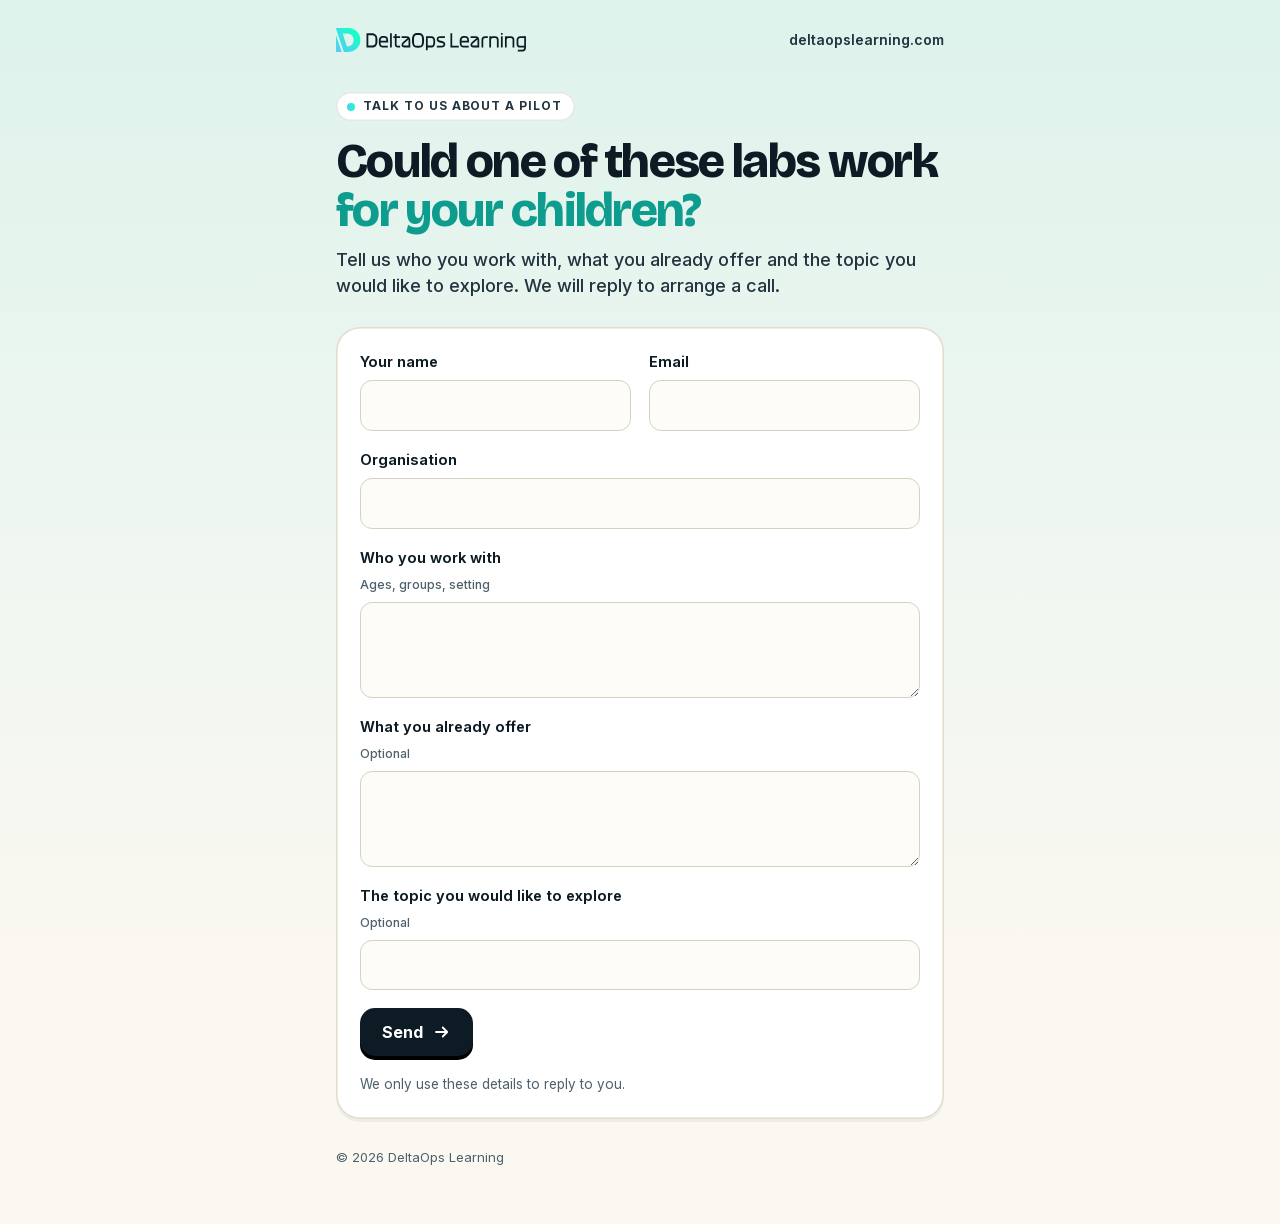
==== contact/index.html @ bee213b4 "Add a contact page for the partner guide QR code Form posts to FormSubmit, which emails each enquiry" ====
<!doctype html>
<html lang="en-GB">
<head>
<meta charset="utf-8">
<meta name="viewport" content="width=device-width, initial-scale=1">
<title>Talk to us about a pilot | DeltaOps Learning</title>
<meta name="description" content="Tell us who you work with, what you already offer and the topic you would like to explore. We will arrange a call.">
<meta name="theme-color" content="#FBF8F1">
<link rel="icon" href="/assets/mark.svg" type="image/svg+xml">
<link rel="preload" href="/assets/fonts/bricolage.woff2" as="font" type="font/woff2" crossorigin>
<link rel="preload" href="/assets/fonts/inter.woff2" as="font" type="font/woff2" crossorigin>
<style>
  /* Contact page for the partner guide QR code. Self-contained so it does not depend on the homepage styles. */
  @font-face { font-family:'Bricolage Grotesque'; font-weight:200 800; font-display:swap; src:url(/assets/fonts/bricolage.woff2) format('woff2'); }
  @font-face { font-family:'Inter'; font-weight:100 900; font-display:swap; src:url(/assets/fonts/inter.woff2) format('woff2'); }
  :root {
    --ink:#0C1B24; --ink-2:#22343F; --muted:#4D606B; --paper:#FBF8F1; --rule:#E2DBCB;
    --teal:#0B7F74; --teal-2:#0E9C8E; --mint-bg:#E2F5EF; --coral:#C2410C;
    --grad:linear-gradient(100deg, #59C7FC, #16FFC6);
  }
  * { box-sizing:border-box; }
  html { -webkit-text-size-adjust:100%; }
  body { margin:0; min-height:100svh; background:linear-gradient(180deg, #DDF3EB 0%, #EEF6F1 40%, var(--paper) 80%); color:var(--ink); font:400 17px/1.55 'Inter', system-ui, sans-serif; -webkit-font-smoothing:antialiased; }
  .wrap { max-width:640px; margin:0 auto; padding:28px 16px 56px; }
  header { display:flex; align-items:center; justify-content:space-between; gap:16px; margin-bottom:40px; }
  header img { width:190px; height:auto; display:block; }
  header a.back { font-size:14px; font-weight:600; color:var(--ink-2); text-decoration:none; }
  .eyebrow { display:inline-flex; align-items:center; gap:8px; padding:7px 13px 7px 11px; border-radius:99px; background:#fff; box-shadow:inset 0 0 0 1.5px rgba(12,27,36,.1); font:700 12px/1.2 'Inter', sans-serif; letter-spacing:.08em; text-transform:uppercase; color:var(--ink-2); }
  .eyebrow::before { content:""; width:8px; height:8px; border-radius:50%; background:var(--grad); }
  h1 { margin:16px 0 12px; font:780 clamp(34px, 8vw, 48px)/1.02 'Bricolage Grotesque', 'Inter', sans-serif; letter-spacing:-.035em; }
  h1 span { color:var(--teal-2); }
  .lede { margin:0 0 28px; font-size:18px; line-height:1.45; font-weight:500; color:var(--ink-2); }
  form, .done { display:grid; gap:18px; padding:24px; border-radius:24px; background:#fff; box-shadow:inset 0 0 0 1.5px var(--rule), 0 3px 0 rgba(12,27,36,.05); }
  .row { display:grid; gap:18px; }
  @media (min-width:560px) { .row { grid-template-columns:1fr 1fr; } }
  label { display:grid; gap:7px; font-size:14.5px; font-weight:650; color:var(--ink); }
  label small { font-weight:500; color:var(--muted); }
  input, textarea { width:100%; padding:13px 14px; border:1.5px solid #D7D1C3; border-radius:12px; background:#FDFCF9; color:var(--ink); font:400 16px/1.4 'Inter', sans-serif; }
  textarea { min-height:96px; resize:vertical; }
  input:focus, textarea:focus { outline:none; border-color:var(--teal-2); box-shadow:0 0 0 3px rgba(14,156,142,.18); background:#fff; }
  .hp { position:absolute; left:-9999px; width:1px; height:1px; overflow:hidden; }
  button { justify-self:start; display:inline-flex; align-items:center; gap:10px; padding:15px 22px; border:0; border-radius:15px; background:var(--ink); color:#fff; font:700 16px/1.1 'Inter', sans-serif; cursor:pointer; box-shadow:0 4px 0 #000; }
  button:active { transform:translateY(3px); box-shadow:0 1px 0 #000; }
  button svg { width:18px; height:18px; fill:none; stroke:currentColor; stroke-width:2.4; stroke-linecap:round; stroke-linejoin:round; }
  .note { margin:0; font-size:13.5px; color:var(--muted); }
  .done h2 { margin:0; font:760 28px/1.1 'Bricolage Grotesque', 'Inter', sans-serif; letter-spacing:-.02em; }
  .done p { margin:0; color:var(--ink-2); }
  .done a { color:var(--teal); font-weight:700; }
  [hidden] { display:none !important; }
  footer { margin-top:28px; font-size:13px; color:var(--muted); }
</style>
</head>
<body>
<div class="wrap">
  <header>
    <a href="/"><img src="/assets/logo-learning.svg" alt="DeltaOps Learning" width="190" height="24"></a>
    <a class="back" href="/">deltaopslearning.com</a>
  </header>

  <main>
    <span class="eyebrow">Talk to us about a pilot</span>
    <h1>Could one of these labs work <span>for your children?</span></h1>
    <p class="lede">Tell us who you work with, what you already offer and the topic you would like to explore. We will reply to arrange a call.</p>

    <form id="form" action="https://formsubmit.co/arpanbakshi@outlook.com" method="POST">
      <input type="hidden" name="_subject" value="Pilot enquiry from deltaopslearning.com">
      <input type="hidden" name="_template" value="table">
      <input type="hidden" name="_captcha" value="false">
      <input type="hidden" name="_next" value="https://deltaopslearning.com/contact/?sent=1">
      <div class="hp" aria-hidden="true"><label>Leave this empty <input type="text" name="_honey" tabindex="-1" autocomplete="off"></label></div>

      <div class="row">
        <label>Your name <input name="name" autocomplete="name" required></label>
        <label>Email <input type="email" name="email" autocomplete="email" required></label>
      </div>
      <label>Organisation <input name="organisation" autocomplete="organization" required></label>
      <label>Who you work with <small>Ages, groups, setting</small><textarea name="who_you_work_with" rows="3"></textarea></label>
      <label>What you already offer <small>Optional</small><textarea name="what_you_offer" rows="3"></textarea></label>
      <label>The topic you would like to explore <small>Optional</small><input name="topic"></label>
      <button type="submit">Send <svg viewBox="0 0 24 24" aria-hidden="true"><path d="M4 12h15M13 6l6 6-6 6"/></svg></button>
      <p class="note">We only use these details to reply to you.</p>
    </form>

    <div class="done" id="done" hidden>
      <h2>Thank you.</h2>
      <p>We have your details and will be in touch soon to arrange a call.</p>
      <p><a href="/">Back to deltaopslearning.com</a></p>
    </div>
  </main>

  <footer>&copy; 2026 DeltaOps Learning</footer>
</div>
<script>
  if (new URLSearchParams(location.search).has('sent')) {
    document.getElementById('form').hidden = true;
    document.getElementById('done').hidden = false;
  }
</script>
</body>
</html>
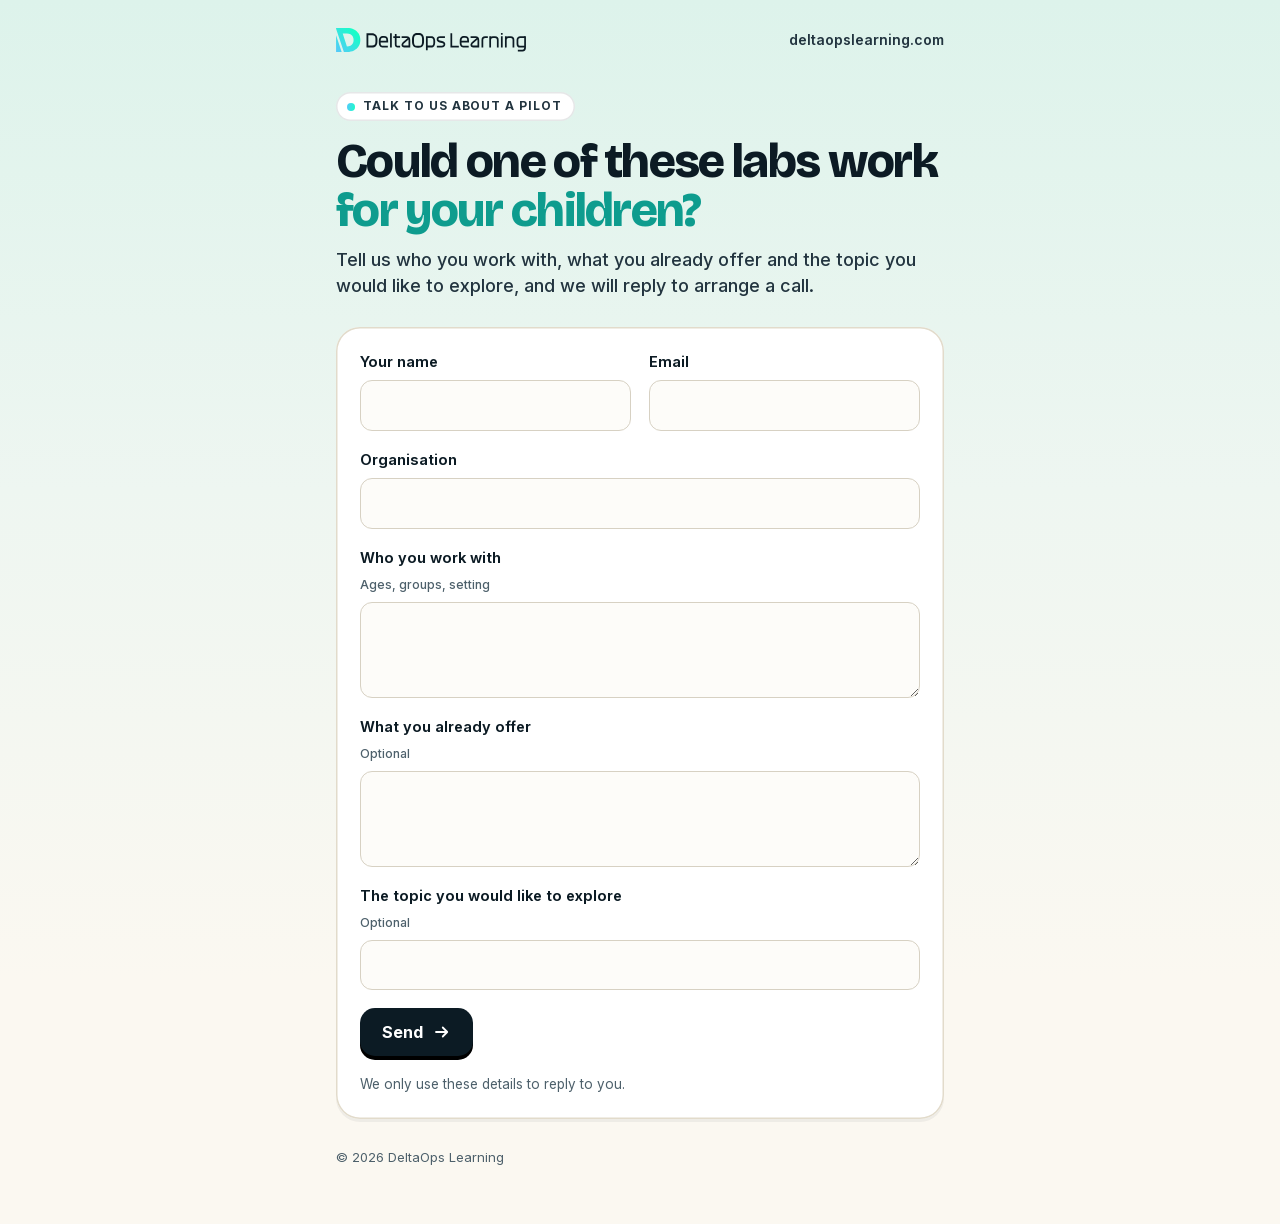
==== commit 9277c173: "Match the brochure, write whole sentences, keep every lab bright, and swap the demo to Roman Port La" ====
--- a/contact/index.html
+++ b/contact/index.html
@@ -58,9 +58,11 @@
   </header>
 
   <main>
-    <span class="eyebrow">Talk to us about a pilot</span>
-    <h1>Could one of these labs work <span>for your children?</span></h1>
-    <p class="lede">Tell us who you work with, what you already offer and the topic you would like to explore. We will reply to arrange a call.</p>
+    <div id="intro">
+      <span class="eyebrow">Talk to us about a pilot</span>
+      <h1>Could one of these labs work <span>for your children?</span></h1>
+      <p class="lede">Tell us who you work with, what you already offer and the topic you would like to explore, and we will reply to arrange a call.</p>
+    </div>
 
     <form id="form" action="https://formsubmit.co/arpanbakshi@outlook.com" method="POST">
       <input type="hidden" name="_subject" value="Pilot enquiry from deltaopslearning.com">
@@ -92,6 +94,7 @@
 </div>
 <script>
   if (new URLSearchParams(location.search).has('sent')) {
+    document.getElementById('intro').hidden = true;
     document.getElementById('form').hidden = true;
     document.getElementById('done').hidden = false;
   }
